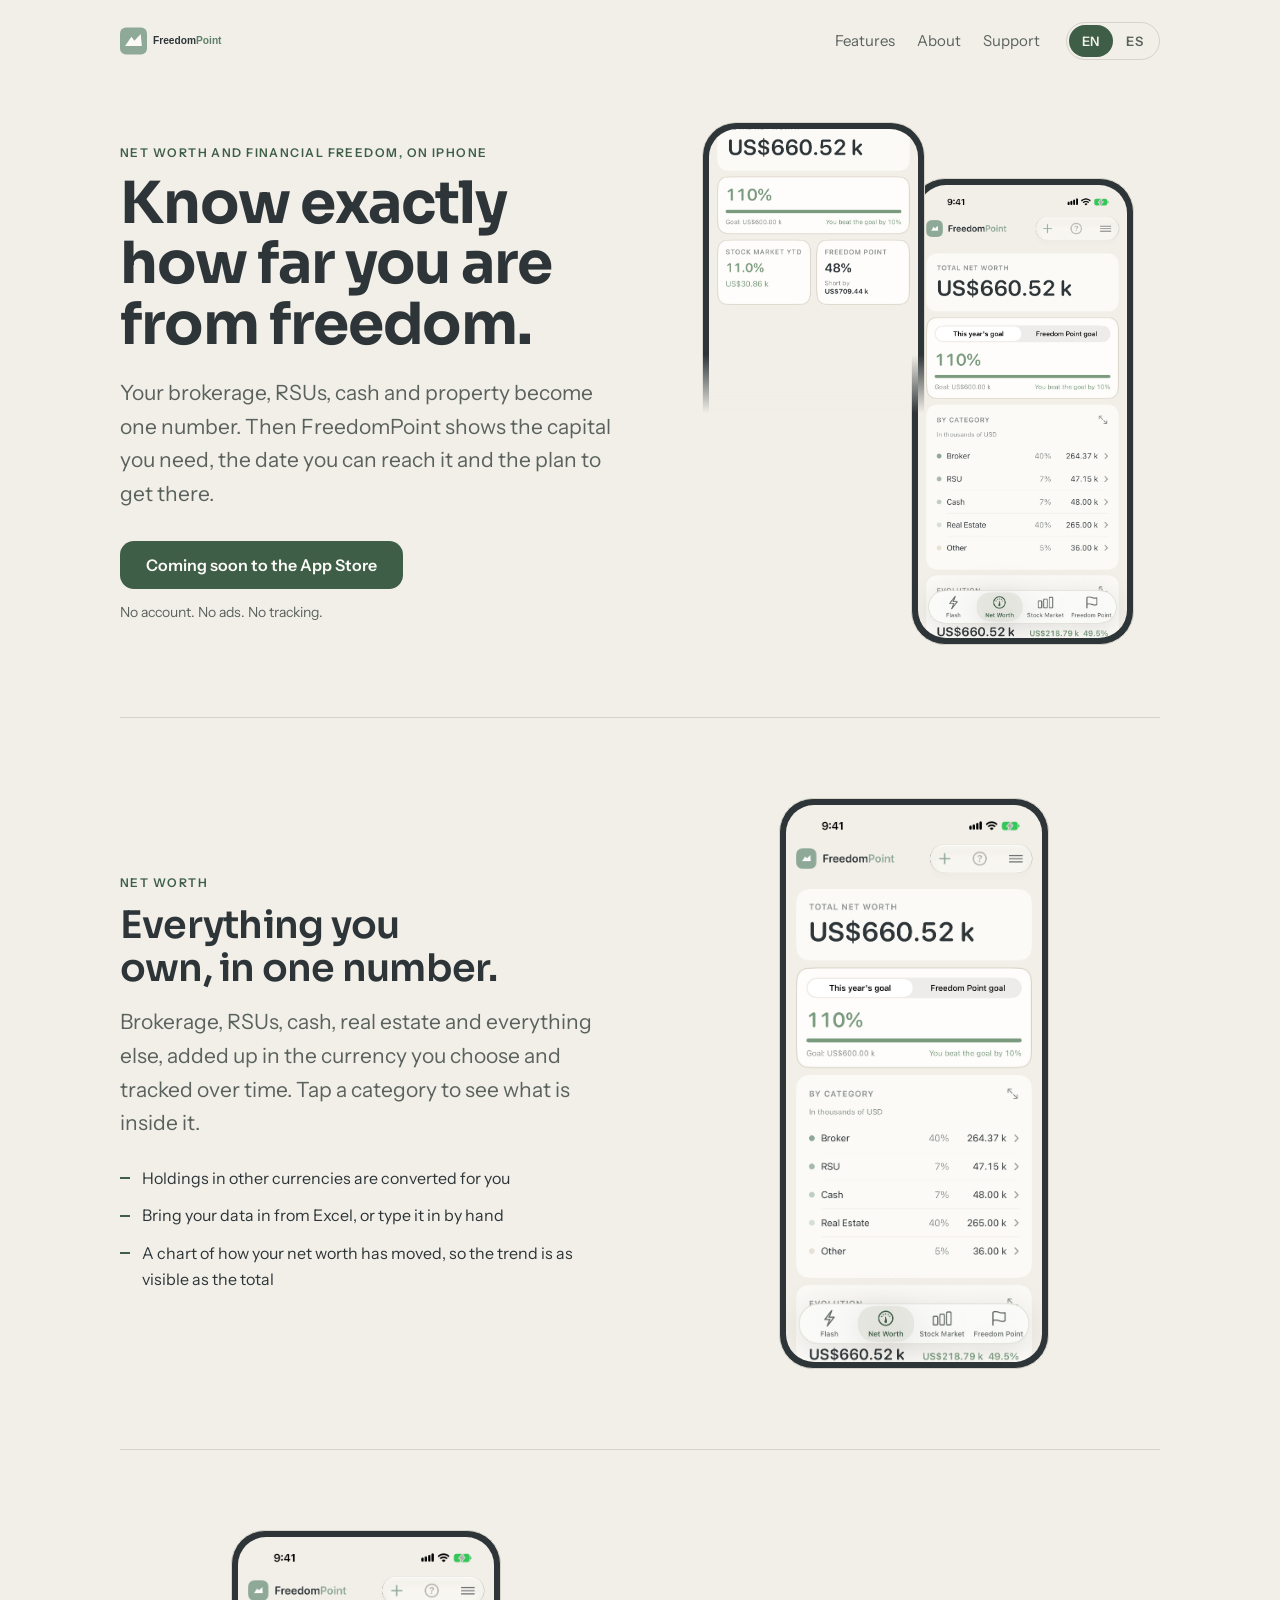
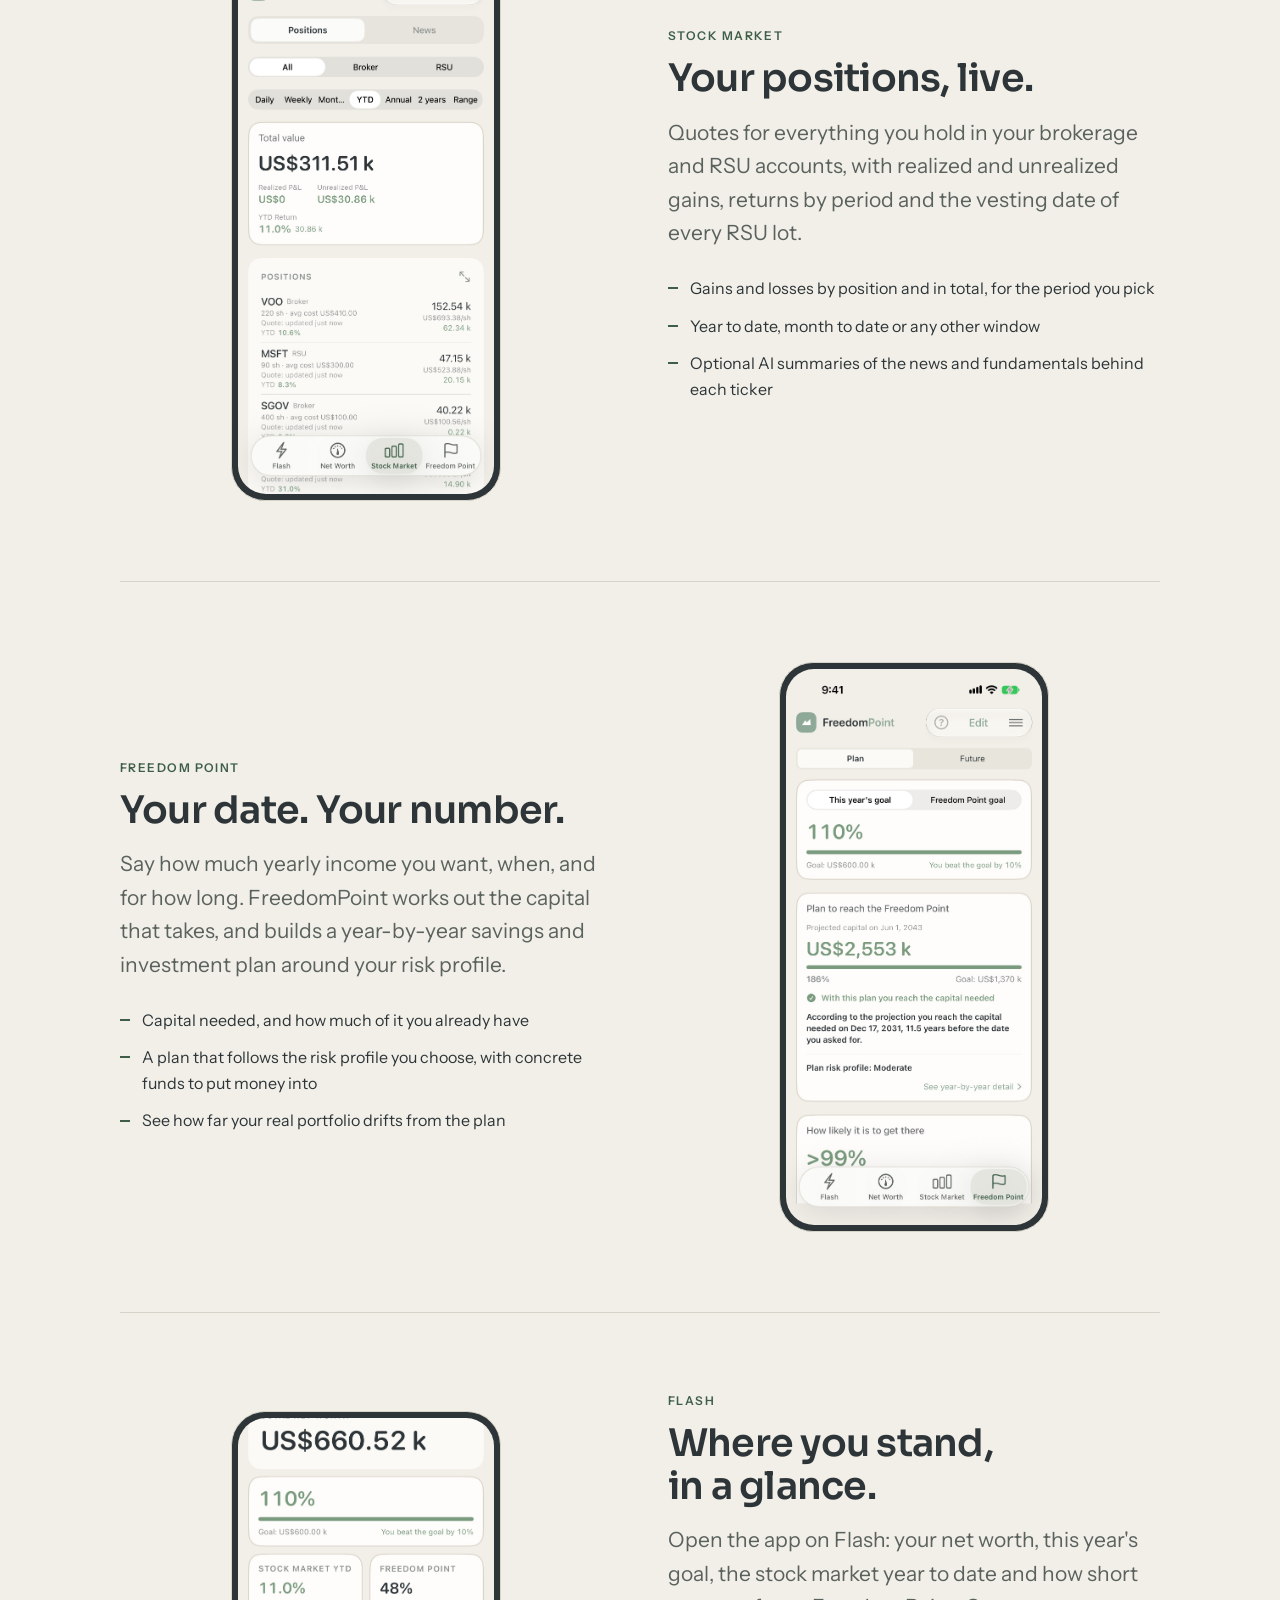
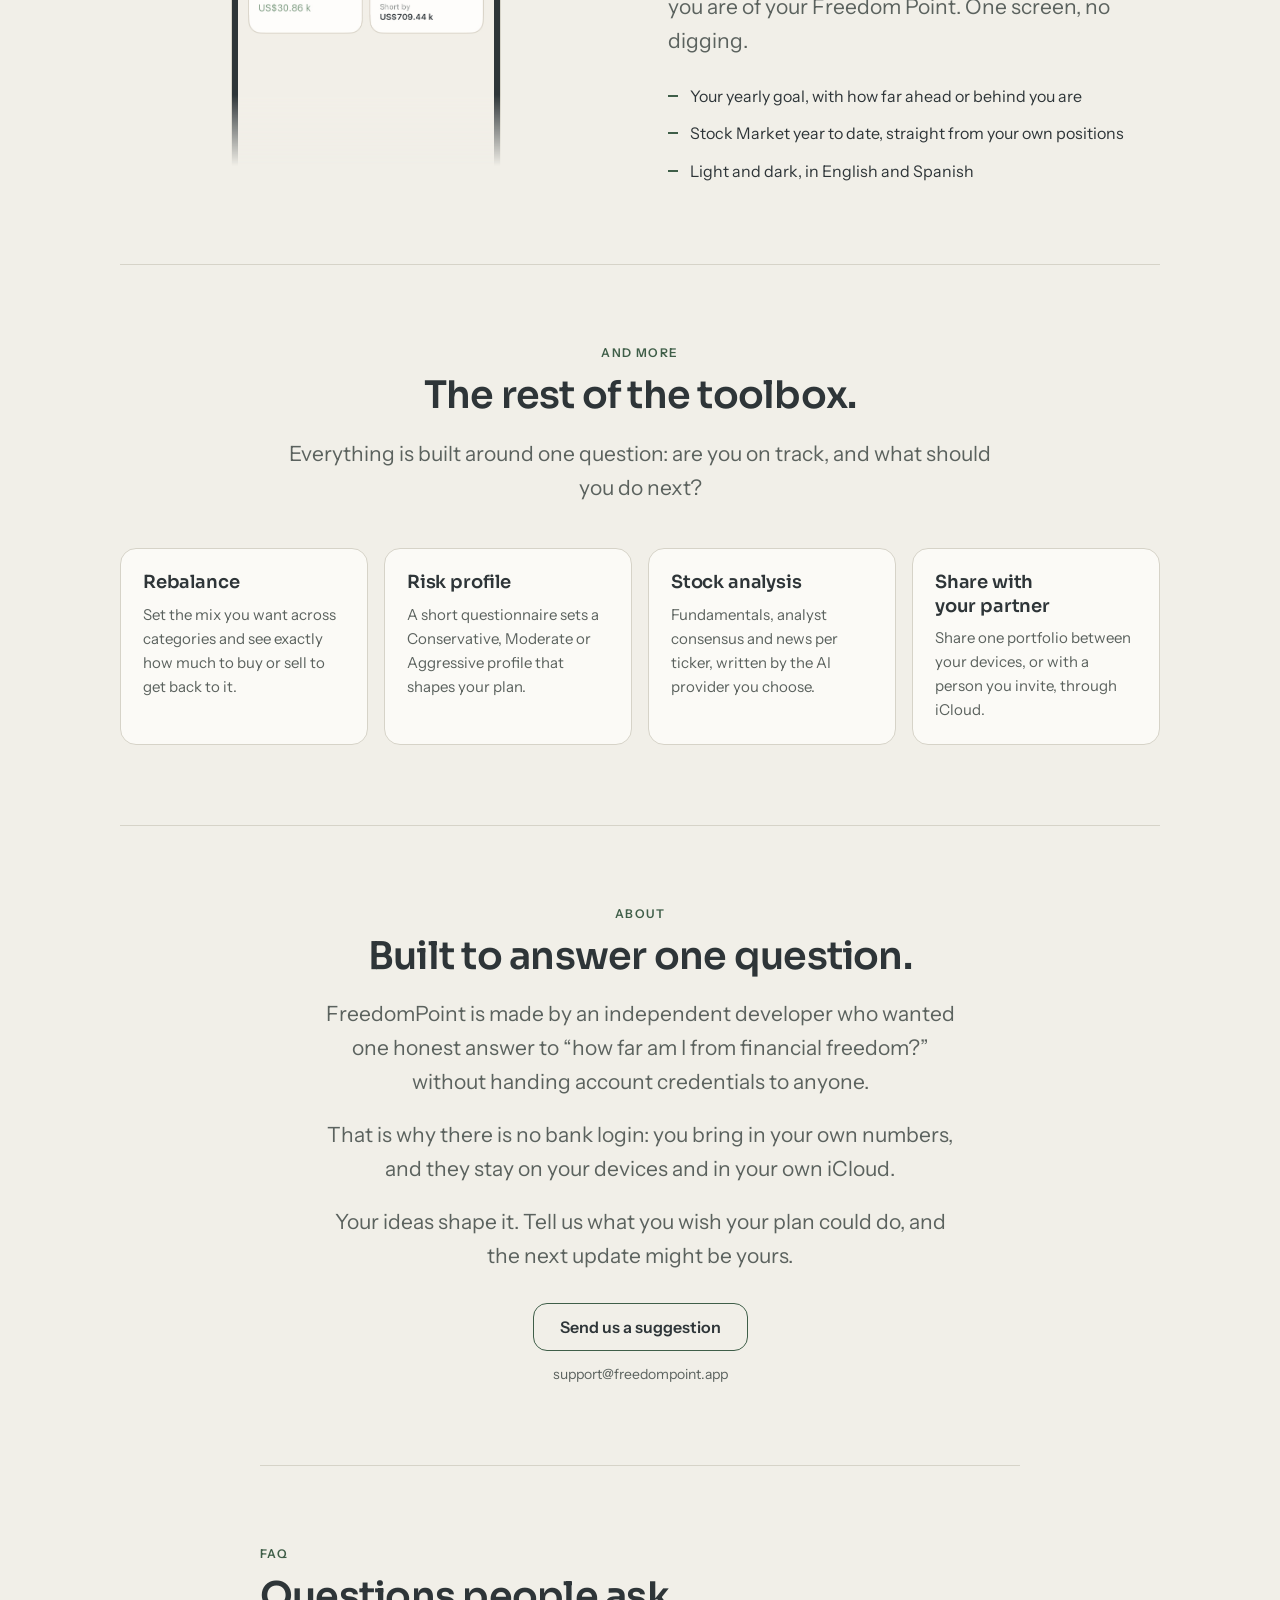
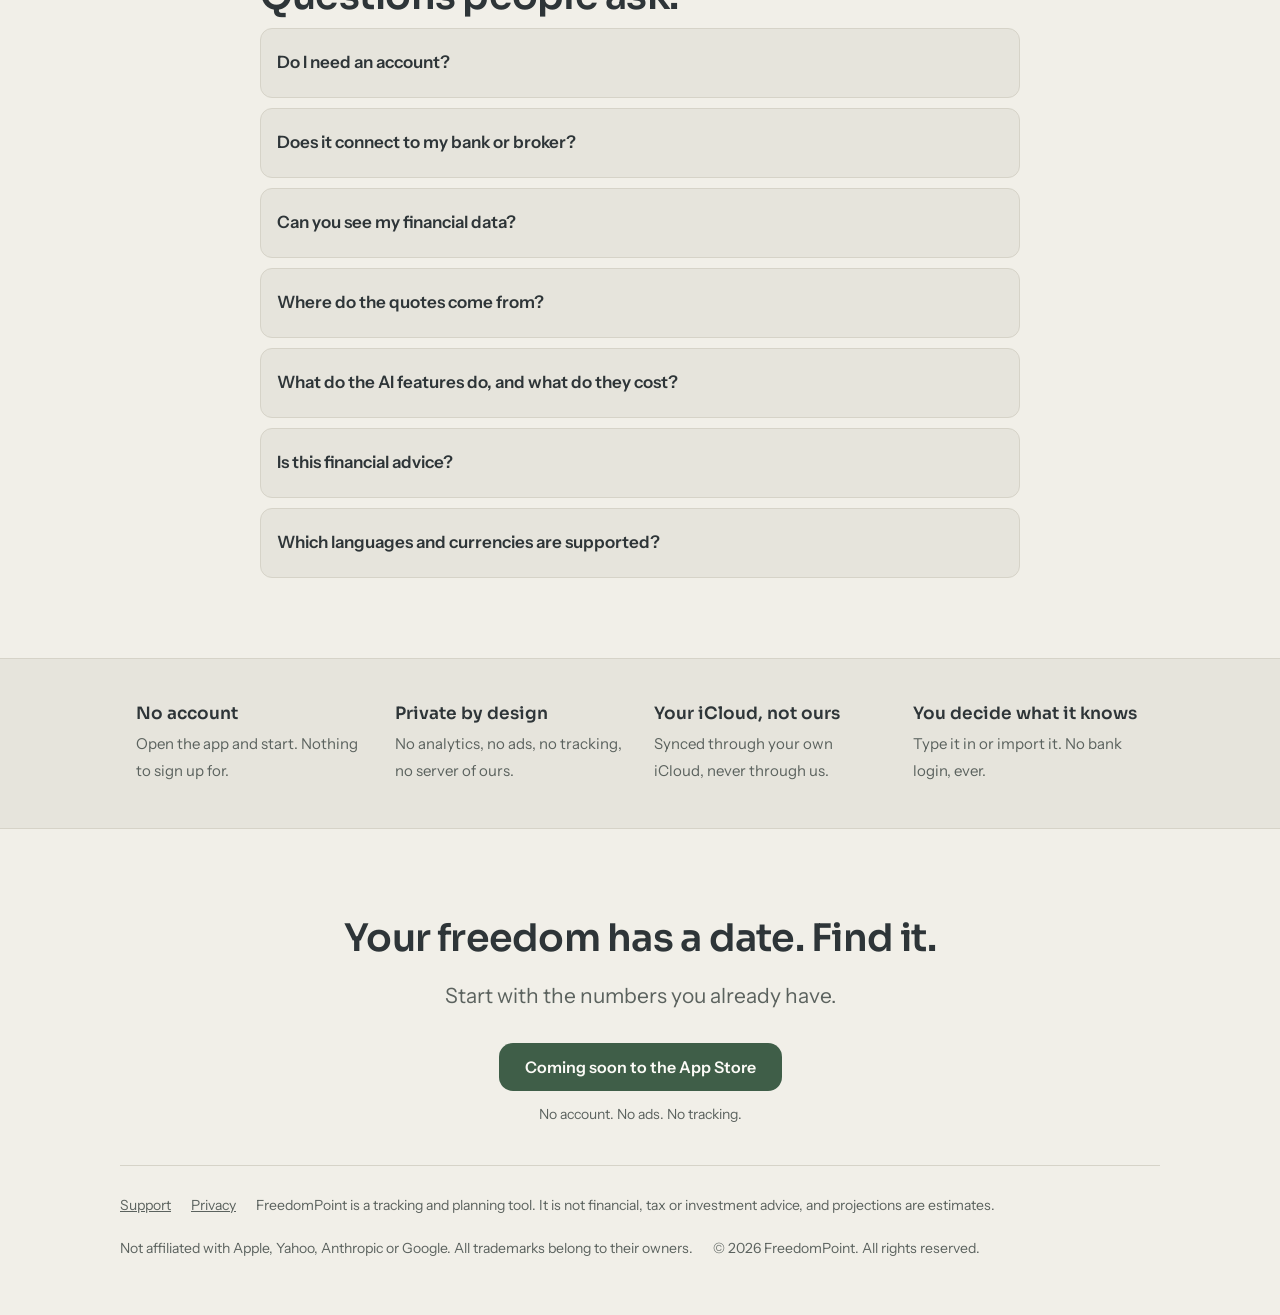
==== index.html @ 86e63a3a "Add the FreedomPoint website: landing, privacy policy and support in English and Spanish Co-Authored" ====
<!doctype html>
<html lang="en">
<head>
<meta charset="utf-8">
<meta name="viewport" content="width=device-width,initial-scale=1,viewport-fit=cover">
<title>FreedomPoint: Net Worth &amp; Financial Freedom Planner for iPhone</title>
<meta name="description" content="See your whole net worth in one number and how far you are from financial freedom. Brokerage, RSUs, cash and property in one iPhone app. No account, no ads, no tracking.">
<meta name="theme-color" content="#f1efe8" media="(prefers-color-scheme: light)">
<meta name="theme-color" content="#121514" media="(prefers-color-scheme: dark)">
<link rel="canonical" href="https://freedompoint.app/">
<link rel="alternate" hreflang="en" href="https://freedompoint.app/">
<link rel="alternate" hreflang="es" href="https://freedompoint.app/es/">
<link rel="alternate" hreflang="x-default" href="https://freedompoint.app/">
<link rel="icon" href="/img/icon.svg" type="image/svg+xml">
<link rel="apple-touch-icon" href="/img/apple-touch-icon.png">
<meta property="og:title" content="FreedomPoint: Net Worth &amp; Financial Freedom Planner for iPhone">
<meta property="og:description" content="Know exactly how far you are from financial freedom.">
<meta property="og:type" content="website">
<meta property="og:url" content="https://freedompoint.app/">
<meta property="og:image" content="https://freedompoint.app/img/og.jpg">
<meta name="twitter:card" content="summary_large_image">
<link rel="preconnect" href="https://fonts.googleapis.com">
<link rel="preconnect" href="https://fonts.gstatic.com" crossorigin>
<link rel="stylesheet" href="https://fonts.googleapis.com/css2?family=Instrument+Sans:wght@400;500;600&family=Sora:wght@500;600;700&display=swap">
<link rel="stylesheet" href="/style.css">
<script type="application/ld+json">{"@context": "https://schema.org", "@type": "MobileApplication", "name": "FreedomPoint", "operatingSystem": "iOS", "applicationCategory": "FinanceApplication", "description": "See your whole net worth in one number and how far you are from financial freedom: brokerage, RSUs, cash and property in one iPhone app.", "url": "https://freedompoint.app/", "inLanguage": "en"}</script>
<script type="application/ld+json">{"@context": "https://schema.org", "@type": "FAQPage", "mainEntity": [{"@type": "Question", "name": "Do I need an account?", "acceptedAnswer": {"@type": "Answer", "text": "No. FreedomPoint has no accounts and no server of its own. Open it and start. Your data lives on your iPhone and, if you have iCloud turned on, in your own private iCloud so your devices stay in sync."}}, {"@type": "Question", "name": "Does it connect to my bank or broker?", "acceptedAnswer": {"@type": "Answer", "text": "No, and it never asks for your credentials. You enter your holdings by hand or import them from an Excel file, so you stay in control of what the app knows."}}, {"@type": "Question", "name": "Can you see my financial data?", "acceptedAnswer": {"@type": "Answer", "text": "No. Your portfolio is stored in your private iCloud database, which the developer has no access to. There is no analytics and no tracking in the app. The privacy policy lists every case where anything leaves your device."}}, {"@type": "Question", "name": "Where do the quotes come from?", "acceptedAnswer": {"@type": "Answer", "text": "From Yahoo Finance. The app sends the ticker symbols (and currency pairs for conversion) to fetch prices. Prices can be delayed or unavailable, so treat them as informative, not as a trading feed."}}, {"@type": "Question", "name": "What do the AI features do, and what do they cost?", "acceptedAnswer": {"@type": "Answer", "text": "AI suggestions, news summaries and stock analysis are optional. You choose Anthropic (Claude) or Google Gemini and add your own API key, which stays in your device's Keychain. Usage is billed by that provider, not by us. The privacy policy explains exactly what each feature sends."}}, {"@type": "Question", "name": "Is this financial advice?", "acceptedAnswer": {"@type": "Answer", "text": "No. FreedomPoint is a tracking and planning tool. Projections are estimates built on the assumptions you set, and the plan and AI suggestions are not investment, tax or legal advice. Past returns do not guarantee future ones."}}, {"@type": "Question", "name": "Which languages and currencies are supported?", "acceptedAnswer": {"@type": "Answer", "text": "The app is in English and Spanish, independent of your phone’s language. You pick the currency your net worth is shown in, and holdings in other currencies are converted."}}]}</script>
</head>
<body>
<div class="in">
  <nav>
    <a class="brand" href="/" aria-label="FreedomPoint home"><picture><source media="(prefers-color-scheme: dark)" srcset="/img/freedompoint-lockup-dark.svg"><img src="/img/freedompoint-lockup-light.svg" alt="FreedomPoint" width="150" height="30"></picture></a>
    <span class="navlinks"><a class="hide-sm" href="/#features">Features</a><a class="hide-sm" href="/#about">About</a><a href="/support.html">Support</a><span class="lang" role="group" aria-label="Language"><a href="/" lang="en" hreflang="en" aria-current="true">EN</a><a href="/es/" lang="es" hreflang="es">ES</a></span></span>
  </nav>

  <main id="main">
  <section class="hero">
    <div>
      <div class="label">Net worth and financial freedom, on iPhone</div>
      <h1>Know exactly how far you are from freedom.</h1>
      <p class="lead">Your brokerage, RSUs, cash and property become one number. Then FreedomPoint shows the capital you need, the date you can reach it and the plan to get there.</p>
      <span class="cta soon" role="note">Coming soon to the App Store</span>
      <p class="fine">No account. No ads. No tracking.</p>
    </div>
    <div class="phones">
      <div class="phone crop"><img src="/img/en/flash.jpg" alt="Flash screen with net worth, yearly goal, stock market year to date and distance to the Freedom Point" width="1206" height="1640"></div>
      <div class="phone"><img src="/img/en/networth.jpg" alt="FreedomPoint net worth screen with the total and its breakdown by category" width="1206" height="2622" loading="lazy"></div>
    </div>
  </section>

  <section class="band" id="features">
    <div class="row">
      <div class="copy">
        <div class="label">Net worth</div>
        <h2>Everything you own, in one number.</h2>
        <p class="lead">Brokerage, RSUs, cash, real estate and everything else, added up in the currency you choose and tracked over time. Tap a category to see what is inside it.</p>
        <ul class="pts"><li>Holdings in other currencies are converted for you</li><li>Bring your data in from Excel, or type it in by hand</li><li>A chart of how your net worth has moved, so the trend is as visible as the total</li></ul>
      </div>
      <div class="phones"><div class="phone" style="width:min(70%,270px)"><img src="/img/en/networth.jpg" alt="FreedomPoint net worth screen with the total and its breakdown by category" width="1206" height="2622" loading="lazy"></div></div>
    </div>
  </section>

  <section class="band">
    <div class="row flip">
      <div class="copy">
        <div class="label">Stock Market</div>
        <h2>Your positions, live.</h2>
        <p class="lead">Quotes for everything you hold in your brokerage and RSU accounts, with realized and unrealized gains, returns by period and the vesting date of every RSU lot.</p>
        <ul class="pts"><li>Gains and losses by position and in total, for the period you pick</li><li>Year to date, month to date or any other window</li><li>Optional AI summaries of the news and fundamentals behind each ticker</li></ul>
      </div>
      <div class="phones"><div class="phone" style="width:min(70%,270px)"><img src="/img/en/stock.jpg" alt="Stock Market screen with positions, daily and period gains" width="1206" height="2622" loading="lazy"></div></div>
    </div>
  </section>

  <section class="band">
    <div class="row">
      <div class="copy">
        <div class="label">Freedom Point</div>
        <h2>Your date. Your number.</h2>
        <p class="lead">Say how much yearly income you want, when, and for how long. FreedomPoint works out the capital that takes, and builds a year-by-year savings and investment plan around your risk profile.</p>
        <ul class="pts"><li>Capital needed, and how much of it you already have</li><li>A plan that follows the risk profile you choose, with concrete funds to put money into</li><li>See how far your real portfolio drifts from the plan</li></ul>
      </div>
      <div class="phones"><div class="phone" style="width:min(70%,270px)"><img src="/img/en/freedompoint.jpg" alt="Freedom Point screen showing the capital needed and progress toward it" width="1206" height="2622" loading="lazy"></div></div>
    </div>
  </section>

  <section class="band">
    <div class="row flip">
      <div class="copy">
        <div class="label">Flash</div>
        <h2>Where you stand, in a glance.</h2>
        <p class="lead">Open the app on Flash: your net worth, this year's goal, the stock market year to date and how short you are of your Freedom Point. One screen, no digging.</p>
        <ul class="pts"><li>Your yearly goal, with how far ahead or behind you are</li><li>Stock Market year to date, straight from your own positions</li><li>Light and dark, in English and Spanish</li></ul>
      </div>
      <div class="phones"><div class="phone crop" style="width:min(70%,270px)"><img src="/img/en/flash.jpg" alt="Flash screen with net worth, yearly goal, stock market year to date and distance to the Freedom Point" width="1206" height="1640" loading="lazy"></div></div>
    </div>
  </section>

  <section class="band more">
    <div class="label">And more</div>
    <h2>The rest of the toolbox.</h2>
    <p class="lead">Everything is built around one question: are you on track, and what should you do next?</p>
    <div class="cards"><div class="card"><h3>Rebalance</h3><p>Set the mix you want across categories and see exactly how much to buy or sell to get back to it.</p></div><div class="card"><h3>Risk profile</h3><p>A short questionnaire sets a Conservative, Moderate or Aggressive profile that shapes your plan.</p></div><div class="card"><h3>Stock analysis</h3><p>Fundamentals, analyst consensus and news per ticker, written by the AI provider you choose.</p></div><div class="card"><h3>Share with your partner</h3><p>Share one portfolio between your devices, or with a person you invite, through iCloud.</p></div></div>
  </section>
  <section class="band about" id="about">
    <div class="in-narrow">
      <div class="label">About</div>
      <h2>Built to answer one question.</h2>
      <p class="lead">FreedomPoint is made by an independent developer who wanted one honest answer to “how far am I from financial freedom?” without handing account credentials to anyone.</p>
      <p class="lead">That is why there is no bank login: you bring in your own numbers, and they stay on your devices and in your own iCloud.</p>
      <p class="lead">Your ideas shape it. Tell us what you wish your plan could do, and the next update might be yours.</p>
      <a class="cta ghost" href="mailto:support@freedompoint.app?subject=FreedomPoint%20suggestion">Send us a suggestion</a>
      <p class="fine">support@freedompoint.app</p>
    </div>
  </section>
  <section class="band faq" id="faq">
    <div class="label">FAQ</div>
    <h2>Questions people ask.</h2>
      <details><summary>Do I need an account?</summary><p>No. FreedomPoint has no accounts and no server of its own. Open it and start. Your data lives on your iPhone and, if you have iCloud turned on, in your own private iCloud so your devices stay in sync.</p></details>
      <details><summary>Does it connect to my bank or broker?</summary><p>No, and it never asks for your credentials. You enter your holdings by hand or import them from an Excel file, so you stay in control of what the app knows.</p></details>
      <details><summary>Can you see my financial data?</summary><p>No. Your portfolio is stored in your private iCloud database, which the developer has no access to. There is no analytics and no tracking in the app. The privacy policy lists every case where anything leaves your device.</p></details>
      <details><summary>Where do the quotes come from?</summary><p>From Yahoo Finance. The app sends the ticker symbols (and currency pairs for conversion) to fetch prices. Prices can be delayed or unavailable, so treat them as informative, not as a trading feed.</p></details>
      <details><summary>What do the AI features do, and what do they cost?</summary><p>AI suggestions, news summaries and stock analysis are optional. You choose Anthropic (Claude) or Google Gemini and add your own API key, which stays in your device's Keychain. Usage is billed by that provider, not by us. The privacy policy explains exactly what each feature sends.</p></details>
      <details><summary>Is this financial advice?</summary><p>No. FreedomPoint is a tracking and planning tool. Projections are estimates built on the assumptions you set, and the plan and AI suggestions are not investment, tax or legal advice. Past returns do not guarantee future ones.</p></details>
      <details><summary>Which languages and currencies are supported?</summary><p>The app is in English and Spanish, independent of your phone’s language. You pick the currency your net worth is shown in, and holdings in other currencies are converted.</p></details>
  </section>
  </main>
</div>

<div class="strip">
  <div class="in">
    <div><b>No account</b><span>Open the app and start. Nothing to sign up for.</span></div>
    <div><b>Private by design</b><span>No analytics, no ads, no tracking, no server of ours.</span></div>
    <div><b>Your iCloud, not ours</b><span>Synced through your own iCloud, never through us.</span></div>
    <div><b>You decide what it knows</b><span>Type it in or import it. No bank login, ever.</span></div>
  </div>
</div>

<div class="in">
  <section class="close">
    <h2>Your freedom has a date. Find it.</h2>
    <p class="lead">Start with the numbers you already have.</p>
    <span class="cta soon" role="note">Coming soon to the App Store</span>
    <p class="fine">No account. No ads. No tracking.</p>
  </section>
  <footer>
    <a href="/support.html">Support</a><a href="/privacy.html">Privacy</a>
    <span>FreedomPoint is a tracking and planning tool. It is not financial, tax or investment advice, and projections are estimates.</span>
    <span>Not affiliated with Apple, Yahoo, Anthropic or Google. All trademarks belong to their owners.</span>
    <span>© 2026 FreedomPoint. All rights reserved.</span>
  </footer>
</div>
</body>
</html>
---- style.css ----
/* FreedomPoint site. Warm paper ground, one sage green, one solid action (the download button). */
:root{
  --bg:#f1efe8; --bg2:#e6e4dc; --surface:#fbfaf6; --fg:#2e3538; --dim:#5b625e; --line:#d6d3c8;
  --accent:#3f5e48; --soft:#e4e6df; --cta:#3f5e48; --on-cta:#fbfaf6; --bezel:#2e3538; --good:#2f6b45;
  --display:'Sora',system-ui,sans-serif; --body:'Instrument Sans',system-ui,sans-serif;
  color-scheme:light;
}
@media (prefers-color-scheme:dark){:root{
  --bg:#121514; --bg2:#1c201f; --surface:#1c201f; --fg:#f2f1ec; --dim:#9ba19d; --line:#343a37;
  --accent:#a9c4b1; --soft:#2b342f; --cta:#a3bfa9; --on-cta:#121514; --bezel:#07090a; --good:#8fd0a6;
  color-scheme:dark}}
*{box-sizing:border-box}
html{scroll-behavior:smooth}
body{margin:0;background:var(--bg);color:var(--fg);font:17px/1.6 var(--body);
  padding-left:max(16px,env(safe-area-inset-left,0px));padding-right:max(16px,env(safe-area-inset-right,0px));
  -webkit-text-size-adjust:100%}
.in{max-width:1040px;margin:0 auto}
h1,h2,h3{font-family:var(--display);text-wrap:balance;letter-spacing:-.02em;margin:0}
h1{font-size:clamp(34px,6vw,58px);line-height:1.05;font-weight:700}
h2{font-size:clamp(26px,4vw,38px);line-height:1.12;font-weight:600}
h3{font-size:18px;line-height:1.3;font-weight:600;letter-spacing:-.01em}
p{margin:0}
a{color:var(--accent)}
.label{font:600 12px var(--body);letter-spacing:.12em;text-transform:uppercase;color:var(--accent);margin-bottom:14px}
.lead{font-size:clamp(18px,2.2vw,21px);color:var(--dim);max-width:34em;margin-top:20px}
.skip{position:absolute;left:-999px}.skip:focus{left:16px;top:8px;background:var(--bg);padding:8px 12px;z-index:9}

nav{display:flex;justify-content:space-between;align-items:center;padding-block:22px}
.brand{display:block;line-height:0}
.brand img{display:block;height:30px;width:auto}
.navlinks{display:flex;gap:22px;align-items:center}
nav a{color:var(--dim);text-decoration:none;font-size:15px}
nav a:hover{color:var(--fg)}
.lang{display:inline-flex;border:1px solid var(--line);border-radius:999px;padding:2px;margin-left:4px}
.lang a{min-width:44px;min-height:32px;display:inline-flex;align-items:center;justify-content:center;border-radius:999px;font-size:13px;font-weight:600;letter-spacing:.04em}
.lang a[aria-current="true"]{background:var(--accent);color:var(--bg)}
@media (max-width:560px){.navlinks{gap:12px}.navlinks>a:not(.lang){font-size:14px}.navlinks>a.hide-sm{display:none}.lang a{min-width:38px}nav{gap:10px}.brand img{height:26px}}

.hero{display:grid;grid-template-columns:1.05fr 1fr;gap:48px;align-items:center;padding-block:40px 72px}
.cta{display:inline-flex;align-items:center;min-height:48px;padding:0 26px;border-radius:14px;background:var(--cta);color:var(--on-cta);font:600 16px var(--body);text-decoration:none;margin-top:30px}
.cta.ghost{background:transparent;color:var(--fg);border:1.5px solid var(--accent)}
.cta.soon{cursor:default}
a:focus-visible,summary:focus-visible{outline:3px solid var(--accent);outline-offset:3px}
.fine{font-size:14px;color:var(--dim);margin-top:12px}

.phones{display:flex;align-items:flex-start;justify-content:center;gap:0;min-width:0}
.phone{flex:none;width:min(46%,236px);padding:6px;border-radius:34px;background:var(--bezel);border:1px solid var(--line)}
.phone img{display:block;width:100%;height:auto;border-radius:28px;background:var(--bg2)}
.phone.crop{border-bottom:0;border-bottom-left-radius:0;border-bottom-right-radius:0;padding-bottom:0;-webkit-mask-image:linear-gradient(#000 80%,transparent);mask-image:linear-gradient(#000 80%,transparent)}
.phone.crop img{border-bottom-left-radius:0;border-bottom-right-radius:0}
.phones .phone:nth-child(2){margin-top:56px;margin-left:-14px}

.band{border-top:1px solid var(--line);padding-block:80px}
.row{display:grid;grid-template-columns:1fr 1fr;gap:56px;align-items:center}
.row.flip .copy{order:2}
.copy{min-width:0}
.copy p.lead{margin-top:16px}
.pts{list-style:none;padding:0;margin:26px 0 0;display:grid;gap:12px}
.pts li{padding-left:22px;position:relative;font-size:16px}
.pts li::before{content:"";position:absolute;left:0;top:.7em;width:10px;height:2px;background:var(--accent)}

.more{text-align:center}
.more .lead{margin-inline:auto}
.cards{display:grid;grid-template-columns:repeat(4,1fr);gap:16px;margin-top:44px;text-align:left}
.card{background:var(--surface);border:1px solid var(--line);border-radius:16px;padding:22px}
.card h3{margin-bottom:8px}
.card p{font-size:15px;color:var(--dim)}

.in-narrow{max-width:640px;margin:0 auto}
.about{text-align:center}
.about .lead{margin-inline:auto}

.faq{max-width:760px;margin-inline:auto}
.faq details{background:var(--bg2);border:1px solid var(--line);border-radius:12px;padding:12px 16px;margin-top:10px}
.faq summary{cursor:pointer;font-weight:600;min-height:44px;display:flex;align-items:center}
.faq details p{margin:6px 0 8px;color:var(--dim);font-size:16px}

.strip{background:var(--bg2);border-block:1px solid var(--line);padding-block:44px;margin-inline:calc(-1 * max(16px,env(safe-area-inset-left,0px)))}
.strip .in{padding-inline:max(16px,env(safe-area-inset-left,0px));display:grid;grid-template-columns:repeat(4,1fr);gap:28px}
.strip b{display:block;font:600 17px var(--display);margin-bottom:6px}
.strip span{font-size:15px;color:var(--dim)}

.close{text-align:center;padding-block:88px 40px}
.close .lead{margin-inline:auto}
footer{border-top:1px solid var(--line);padding-block:28px 56px;font-size:14px;color:var(--dim);display:flex;gap:20px;flex-wrap:wrap}
footer a{color:var(--dim)}

/* Privacy / support pages */
.doc{max-width:700px;margin:0 auto;padding-block:24px 80px}
.doc h1{font-size:clamp(30px,5vw,42px);line-height:1.12;margin-bottom:8px}
.doc .sub{color:var(--dim);font-size:15px;margin-bottom:36px}
.doc h2{font-size:22px;margin:44px 0 14px;padding-top:22px;border-top:1px solid var(--line)}
.doc h2.first{border-top:none;padding-top:0;margin-top:0}
.doc p+p,.doc p+ul,.doc ul+p{margin-top:12px}
.doc ul{padding-left:20px;margin:12px 0}.doc li{margin-bottom:6px}
.box{background:var(--surface);border:1px solid var(--line);border-radius:16px;padding:22px 24px;margin-bottom:36px}
.box p{font-size:16px}
.pills{display:flex;flex-wrap:wrap;gap:8px;margin-top:16px}
.pill{font-size:13px;font-weight:600;color:var(--good);background:color-mix(in srgb,var(--good) 13%,transparent);border:1px solid color-mix(in srgb,var(--good) 35%,transparent);padding:5px 11px;border-radius:999px}
table{width:100%;border-collapse:collapse;font-size:15px;margin-top:12px}
th,td{text-align:left;padding:11px 12px;border-bottom:1px solid var(--line);vertical-align:top}
th{font-size:12px;text-transform:uppercase;letter-spacing:.06em;color:var(--dim);font-weight:600}
td.type{font-weight:600}
td.dim{color:var(--dim)}
.contact{background:var(--soft);border-radius:16px;padding:22px 24px;margin-top:44px}
.contact h2{margin:0 0 10px;padding:0;border:none}
@media (max-width:620px){table,thead,tbody,th,td,tr{display:block}thead{display:none}tr{border-bottom:1px solid var(--line);padding:12px 0}td{border-bottom:none;padding:3px 0}}

@media (max-width:900px){.cards{grid-template-columns:1fr 1fr}}
@media (max-width:820px){
  .hero,.row{grid-template-columns:1fr;gap:40px}
  .row.flip .copy{order:0}
  .strip .in{grid-template-columns:1fr 1fr}
  .band{padding-block:60px}
}
@media (max-width:520px){.cards{grid-template-columns:1fr}}
@media (max-width:420px){.strip .in{grid-template-columns:1fr}}
@media (prefers-reduced-motion:reduce){html{scroll-behavior:auto}}
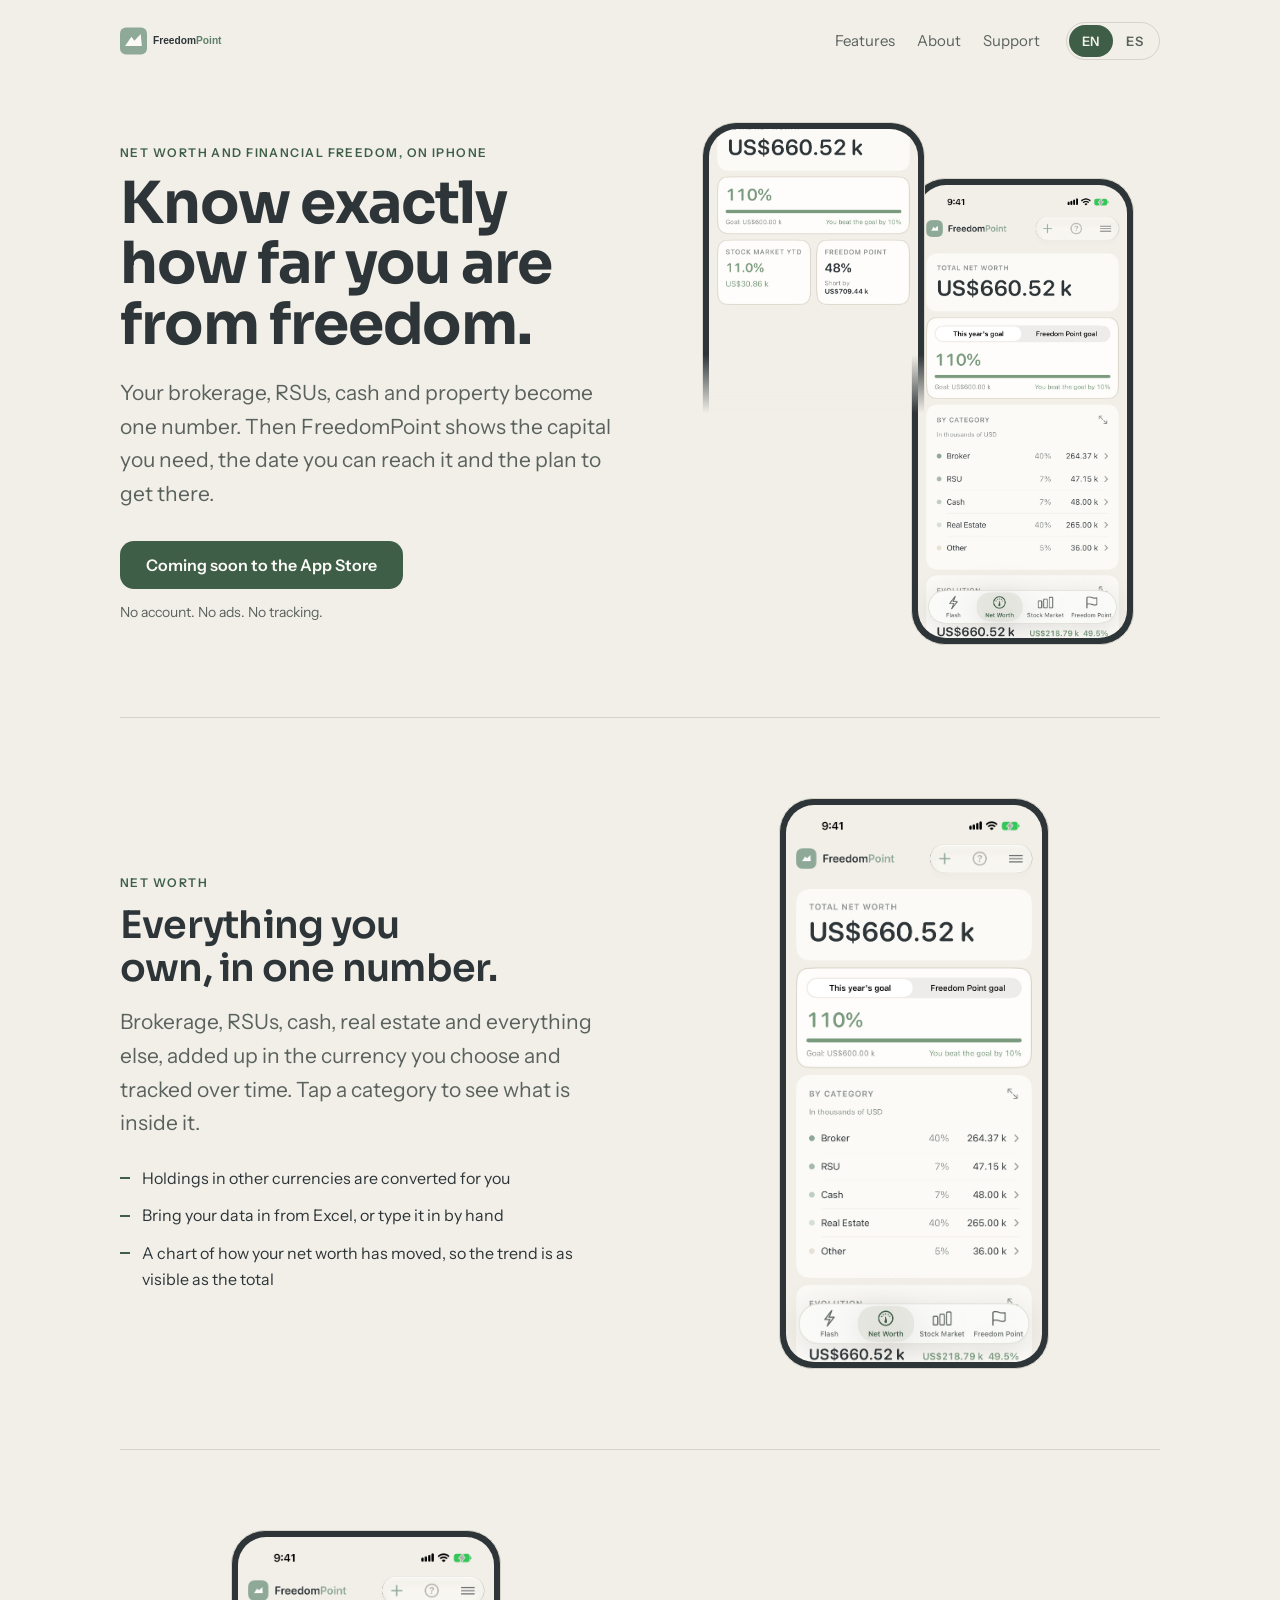
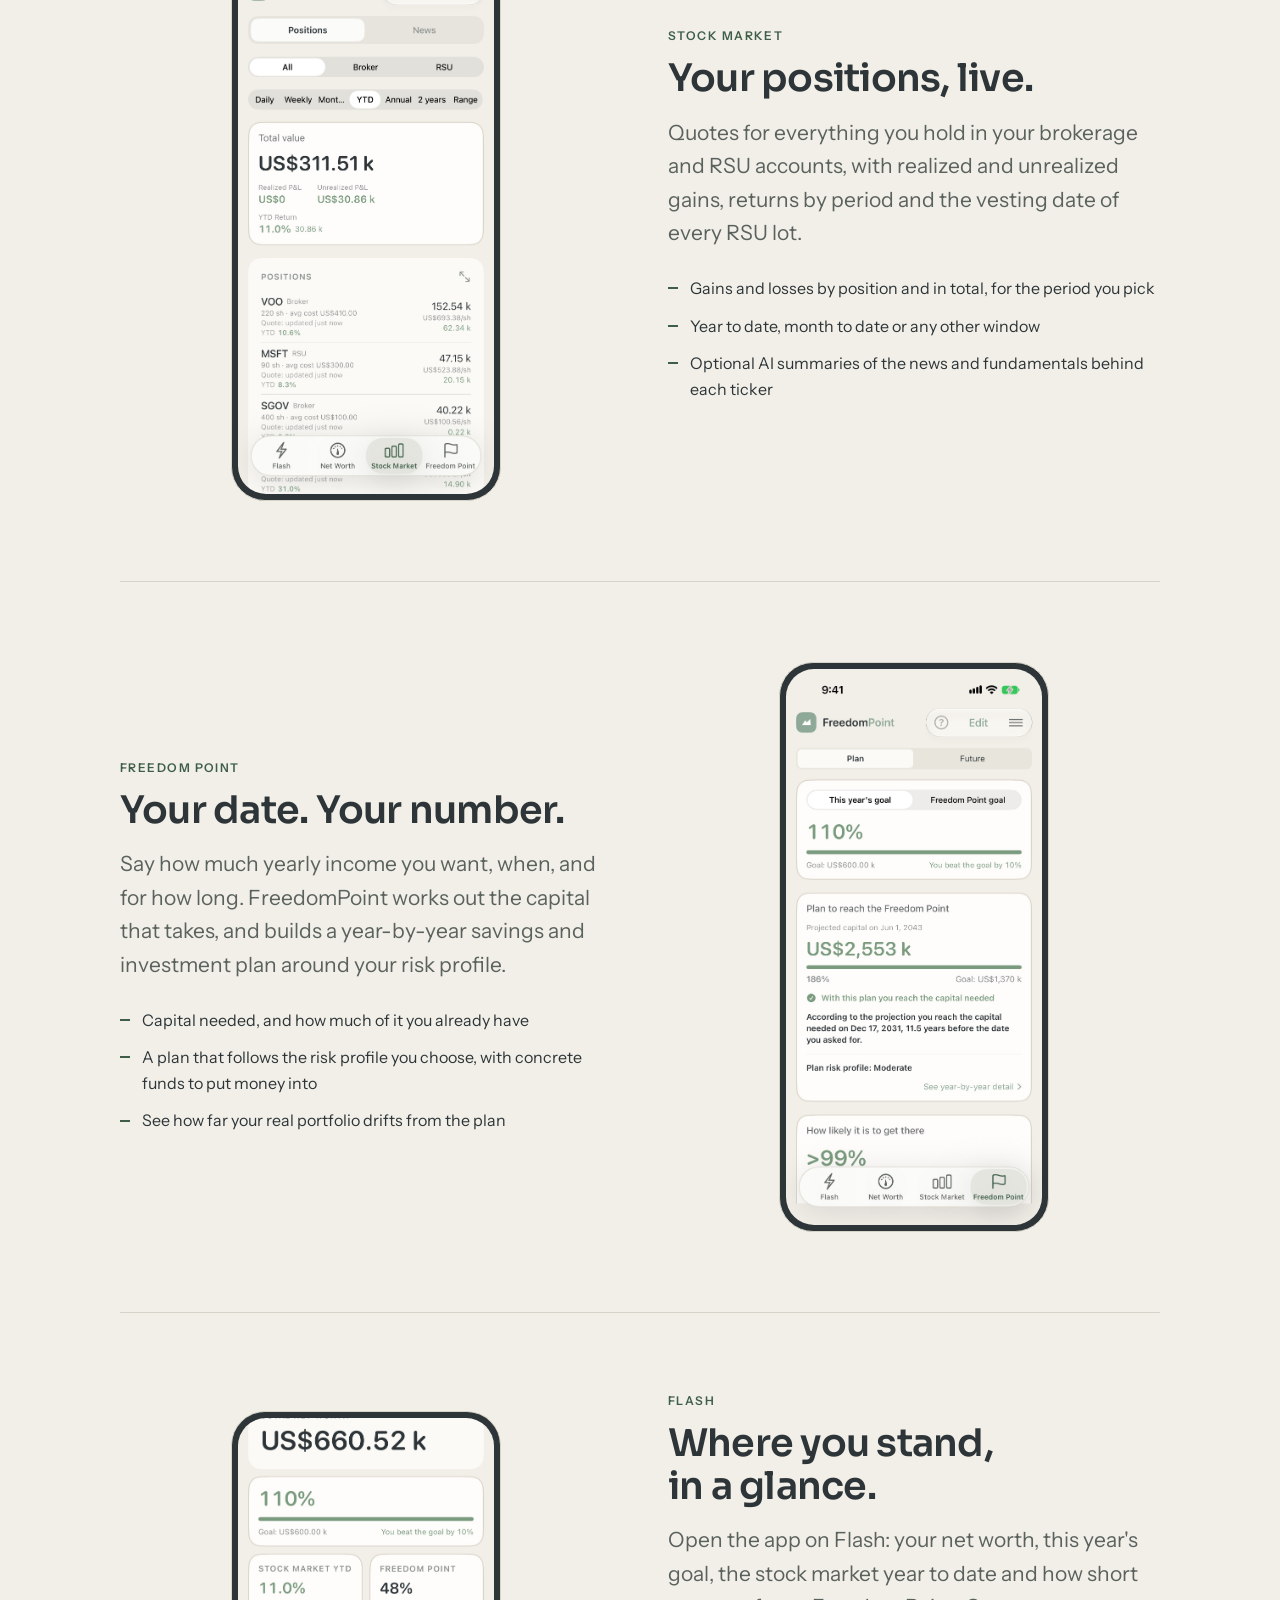
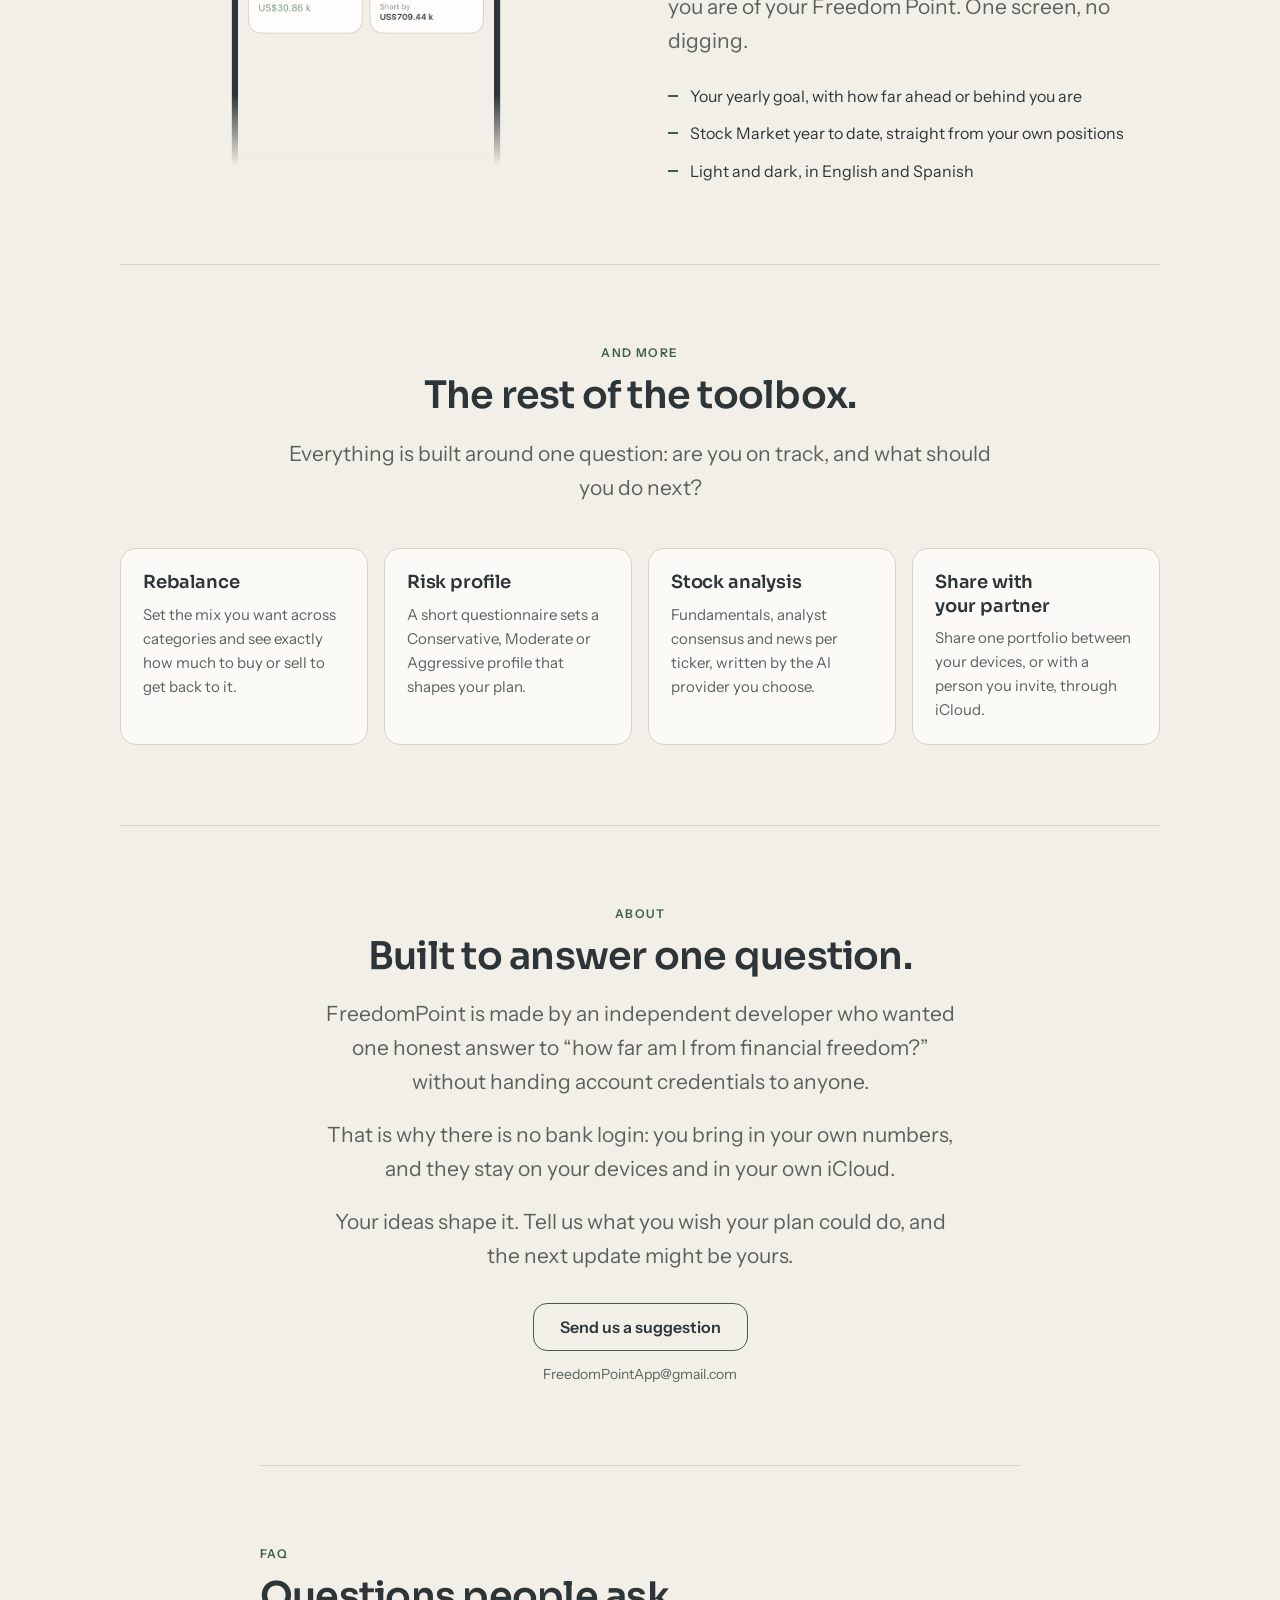
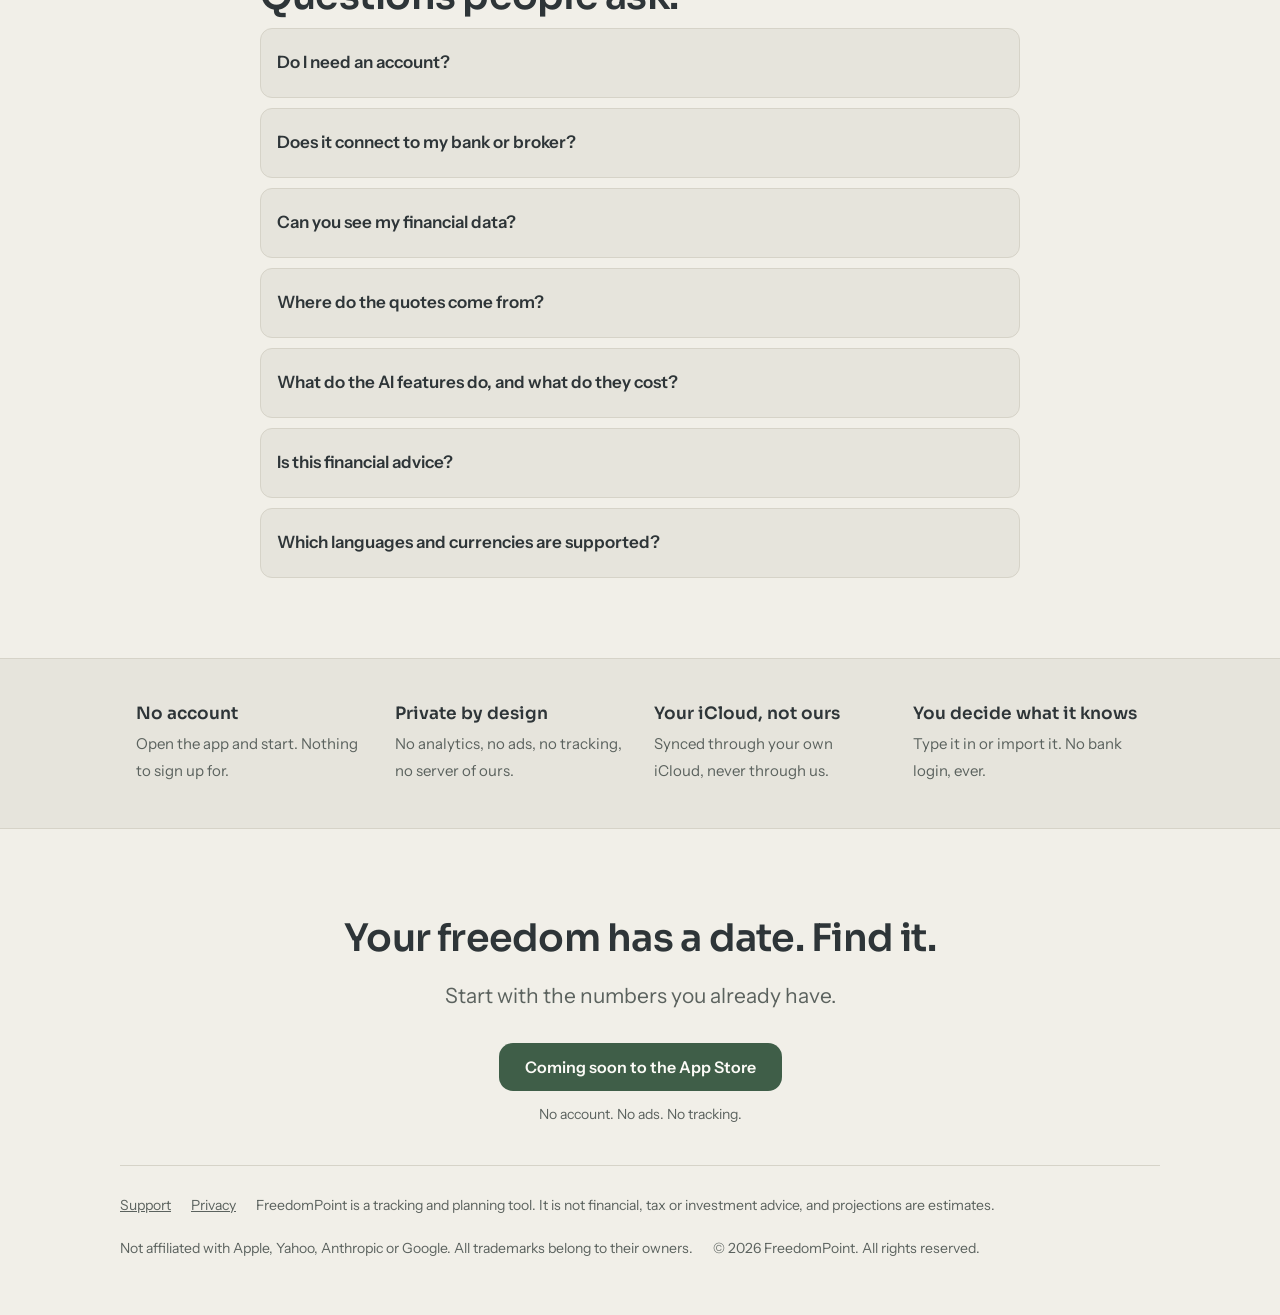
==== commit d5f23703: "Use FreedomPointApp@gmail.com as the contact address Co-Authored-By: Claude Sonnet 5.5 <noreply@anth" ====
--- a/index.html
+++ b/index.html
@@ -109,8 +109,8 @@
       <p class="lead">FreedomPoint is made by an independent developer who wanted one honest answer to “how far am I from financial freedom?” without handing account credentials to anyone.</p>
       <p class="lead">That is why there is no bank login: you bring in your own numbers, and they stay on your devices and in your own iCloud.</p>
       <p class="lead">Your ideas shape it. Tell us what you wish your plan could do, and the next update might be yours.</p>
-      <a class="cta ghost" href="mailto:support@freedompoint.app?subject=FreedomPoint%20suggestion">Send us a suggestion</a>
-      <p class="fine">support@freedompoint.app</p>
+      <a class="cta ghost" href="mailto:FreedomPointApp@gmail.com?subject=FreedomPoint%20suggestion">Send us a suggestion</a>
+      <p class="fine">FreedomPointApp@gmail.com</p>
     </div>
   </section>
   <section class="band faq" id="faq">
